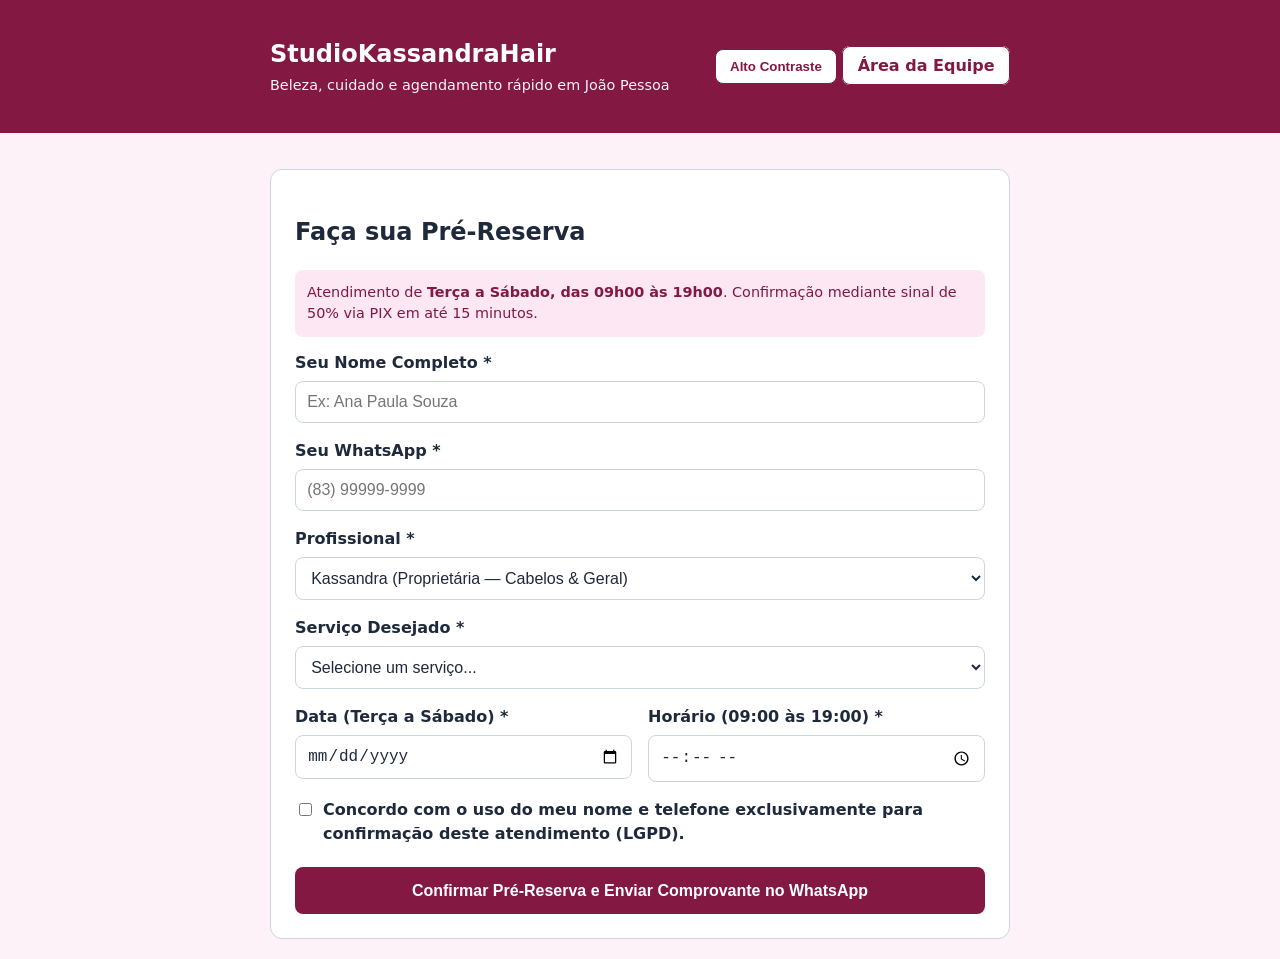
==== index.html @ 846faa31 "Add initial HTML structure for booking page" ====
<!DOCTYPE html>
<html lang="pt-BR">
<head>
  <meta charset="UTF-8" />
  <meta name="viewport" content="width=device-width, initial-scale=1.0" />
  <title>StudioKassandraHair | Agendamento Online</title>
  <link rel="stylesheet" href="style.css" />
</head>
<body>
  <header class="topo">
    <div class="container header-flex">
      <div>
        <h1>StudioKassandraHair</h1>
        <p class="subtitulo">Beleza, cuidado e agendamento rápido em João Pessoa</p>
      </div>
      <div class="acoes-topo">
        <button id="btn-contraste" type="button" class="btn-secundario" aria-pressed="false">
          Alto Contraste
        </button>
        <a href="gestao.html" class="btn-secundario" style="text-decoration:none;">
          Área da Equipe
        </a>
      </div>
    </div>
  </header>

  <main class="container">
    <section class="card" aria-labelledby="titulo-agendamento">
      <h2 id="titulo-agendamento">Faça sua Pré-Reserva</h2>
      <p class="aviso-horario">
        Atendimento de <strong>Terça a Sábado, das 09h00 às 19h00</strong>. Confirmação mediante sinal de 50% via PIX em até 15 minutos.
      </p>

      <form id="form-reserva">
        <div class="form-group">
          <label for="cliente-nome">Seu Nome Completo *</label>
          <input type="text" id="cliente-nome" required placeholder="Ex: Ana Paula Souza" />
        </div>

        <div class="form-group">
          <label for="cliente-telefone">Seu WhatsApp *</label>
          <input type="tel" id="cliente-telefone" required placeholder="(83) 99999-9999" />
        </div>

        <div class="form-group">
          <label for="profissional">Profissional *</label>
          <select id="profissional" required></select>
        </div>

        <div class="form-group">
          <label for="servico">Serviço Desejado *</label>
          <select id="servico" required>
            <option value="" data-valor="0" data-duracao="0">Selecione um serviço...</option>
            <option value="Escova Modelada" data-valor="60" data-duracao="60">Escova Modelada — R$ 60,00 (60 min)</option>
            <option value="Hidratação + Escova" data-valor="90" data-duracao="90">Hidratação + Escova — R$ 90,00 (90 min)</option>
            <option value="Corte Feminino" data-valor="70" data-duracao="60">Corte Feminino — R$ 70,00 (60 min)</option>
            <option value="Progressiva / Alinhamento" data-valor="180" data-duracao="180">Progressiva / Alinhamento — R$ 180,00 (180 min)</option>
            <option value="Tranças / Penteado" data-valor="140" data-duracao="150">Tranças / Penteado — R$ 140,00 (150 min)</option>
          </select>
        </div>

        <div class="grid-2">
          <div class="form-group">
            <label for="data-reserva">Data (Terça a Sábado) *</label>
            <input type="date" id="data-reserva" required />
          </div>

          <div class="form-group">
            <label for="hora-reserva">Horário (09:00 às 19:00) *</label>
            <input type="time" id="hora-reserva" min="09:00" max="19:00" required />
          </div>
        </div>

        <!-- RESUMO FINANCEIRO E PIX -->
        <div id="box-resumo" class="resumo-pix hidden" aria-live="polite">
          <p><strong>Valor Total:</strong> <span id="txt-total">R$ 0,00</span></p>
          <p><strong>Sinal Obrigatório (50%):</strong> <span id="txt-sinal">R$ 0,00</span></p>
          <p><strong>Duração Estimada:</strong> <span id="txt-duracao">0 min</span></p>

          <div class="pix-box">
            <label for="chave-pix">Chave PIX (E-mail / Celular):</label>
            <div class="pix-row">
              <input type="text" id="chave-pix" value="83987547799" readonly />
              <button type="button" id="btn-copiar-pix" class="btn-secundario">Copiar PIX</button>
            </div>
            <small id="feedback-pix" class="feedback-ok"></small>
          </div>
        </div>

        <div class="form-group checkbox-lgpd">
          <input type="checkbox" id="aceite-lgpd" required />
          <label for="aceite-lgpd">
            Concordo com o uso do meu nome e telefone exclusivamente para confirmação deste atendimento (LGPD).
          </label>
        </div>

        <p id="erro-horario" class="erro-msg hidden" role="alert"></p>

        <button type="submit" class="btn-primario">
          Confirmar Pré-Reserva e Enviar Comprovante no WhatsApp
        </button>
      </form>
    </section>
  </main>

  <script src="script.js"></script>
</body>
</html>
---- style.css ----
:root {
  --bg: #fdf2f8;
  --surface: #ffffff;
  --text: #1e293b;
  --muted: #475569;
  --primary: #831843;
  --primary-hover: #9d174d;
  --border: #cbd5e1;
}

body.alto-contraste {
  --bg: #000000;
  --surface: #111111;
  --text: #ffff00;
  --muted: #ffffff;
  --primary: #ffff00;
  --primary-hover: #fde047;
  --border: #ffff00;
}

* { box-sizing: border-box; }
body {
  margin: 0;
  font-family: system-ui, -apple-system, sans-serif;
  background: var(--bg);
  color: var(--text);
  line-height: 1.5;
}

.container { max-width: 780px; margin: 0 auto; padding: 1.25rem; }
.topo { background: var(--primary); color: #ffffff; padding: 1rem 0; }
body.alto-contraste .topo { background: #000; border-bottom: 2px solid #ffff00; color: #ffff00; }
.header-flex { display: flex; justify-content: space-between; align-items: center; flex-wrap: wrap; gap: 1rem; }
.topo h1 { margin: 0; font-size: 1.5rem; }
.subtitulo { margin: 0.2rem 0 0; font-size: 0.9rem; opacity: 0.95; }

.card {
  background: var(--surface);
  border: 1px solid var(--border);
  border-radius: 12px;
  padding: 1.5rem;
  margin-top: 1rem;
}

.aviso-horario {
  background: #fce7f3;
  color: #831843;
  padding: 0.75rem;
  border-radius: 8px;
  font-size: 0.9rem;
}
body.alto-contraste .aviso-horario { background: #222; color: #ffff00; border: 1px solid #ffff00; }

.form-group { margin-bottom: 1rem; }
.form-group label { display: block; font-weight: 600; margin-bottom: 0.35rem; }
.form-group input, .form-group select {
  width: 100%;
  padding: 0.7rem;
  border: 1px solid var(--border);
  border-radius: 8px;
  font-size: 1rem;
  background: var(--surface);
  color: var(--text);
}

.grid-2 { display: grid; grid-template-columns: 1fr 1fr; gap: 1rem; }
@media (max-width: 600px) { .grid-2 { grid-template-columns: 1fr; } }

.resumo-pix {
  background: #f8fafc;
  border: 1px dashed var(--primary);
  border-radius: 10px;
  padding: 1rem;
  margin-bottom: 1rem;
}
body.alto-contraste .resumo-pix { background: #000; border: 2px solid #ffff00; }

.pix-row { display: flex; gap: 0.5rem; margin-top: 0.35rem; }
.checkbox-lgpd { display: flex; gap: 0.5rem; align-items: flex-start; }
.checkbox-lgpd input { width: auto; margin-top: 0.3rem; }

.btn-primario {
  width: 100%;
  padding: 0.9rem;
  background: var(--primary);
  color: #ffffff;
  border: none;
  border-radius: 8px;
  font-size: 1rem;
  font-weight: 700;
  cursor: pointer;
}
.btn-primario:hover { background: var(--primary-hover); }
body.alto-contraste .btn-primario { color: #000000; }

.btn-secundario {
  padding: 0.55rem 0.9rem;
  background: #ffffff;
  color: #831843;
  border: 1px solid #831843;
  border-radius: 8px;
  font-weight: 600;
  cursor: pointer;
}
body.alto-contraste .btn-secundario { background: #000; color: #ffff00; border-color: #ffff00; }

.erro-msg { color: #dc2626; font-weight: 600; }
.feedback-ok { color: #15803d; font-weight: 600; display: block; margin-top: 0.3rem; }
.hidden { display: none !important; }
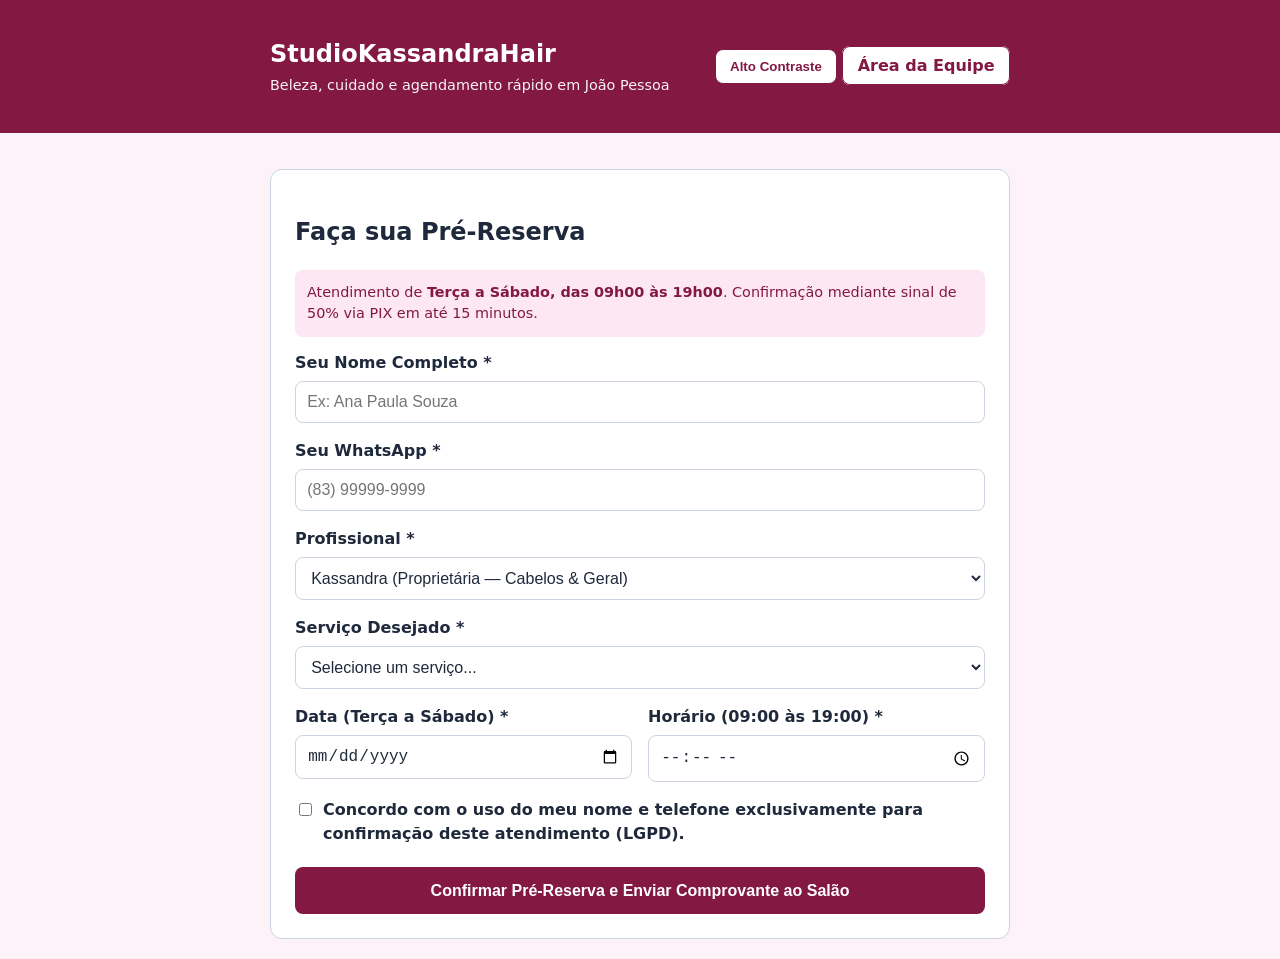
==== commit c92a1daf: "Revise PIX label and add confirmation section Updated labels and button text for clarity. Added a co" ====
--- a/index.html
+++ b/index.html
@@ -78,7 +78,7 @@
           <p><strong>Duração Estimada:</strong> <span id="txt-duracao">0 min</span></p>
 
           <div class="pix-box">
-            <label for="chave-pix">Chave PIX (E-mail / Celular):</label>
+            <label for="chave-pix">Chave PIX (Celular):</label>
             <div class="pix-row">
               <input type="text" id="chave-pix" value="83987547799" readonly />
               <button type="button" id="btn-copiar-pix" class="btn-secundario">Copiar PIX</button>
@@ -97,9 +97,26 @@
         <p id="erro-horario" class="erro-msg hidden" role="alert"></p>
 
         <button type="submit" class="btn-primario">
-          Confirmar Pré-Reserva e Enviar Comprovante no WhatsApp
+          Confirmar Pré-Reserva e Enviar Comprovante ao Salão
         </button>
       </form>
+    </section>
+
+    <!-- CARTÃO DE COMPROVANTE INSTANTÂNEO NA TELA DA CLIENTE -->
+    <section id="sec-comprovante" class="card hidden" aria-live="polite" style="border: 2px solid #16a34a;">
+      <h2 style="color: #166534; margin-top: 0;">Pré-Reserva Registrada com Sucesso!</h2>
+      <p>Guarde os detalhes do seu agendamento abaixo ou envie uma cópia para o seu próprio WhatsApp:</p>
+      
+      <div id="detalhes-comprovante" style="background: #f8fafc; padding: 1rem; border-radius: 8px; margin-bottom: 1rem; border: 1px solid #cbd5e1;"></div>
+
+      <div style="display: flex; flex-direction: column; gap: 0.75rem;">
+        <a id="link-whatsapp-cliente" href="#" target="_blank" rel="noopener noreferrer" class="btn-primario" style="background: #16a34a; text-align: center; text-decoration: none;">
+          Salvar Comprovante / Enviar para mim mesma no WhatsApp
+        </a>
+        <button type="button" id="btn-novo-agendamento" class="btn-secundario">
+          Fazer Outro Agendamento
+        </button>
+      </div>
     </section>
   </main>
 
